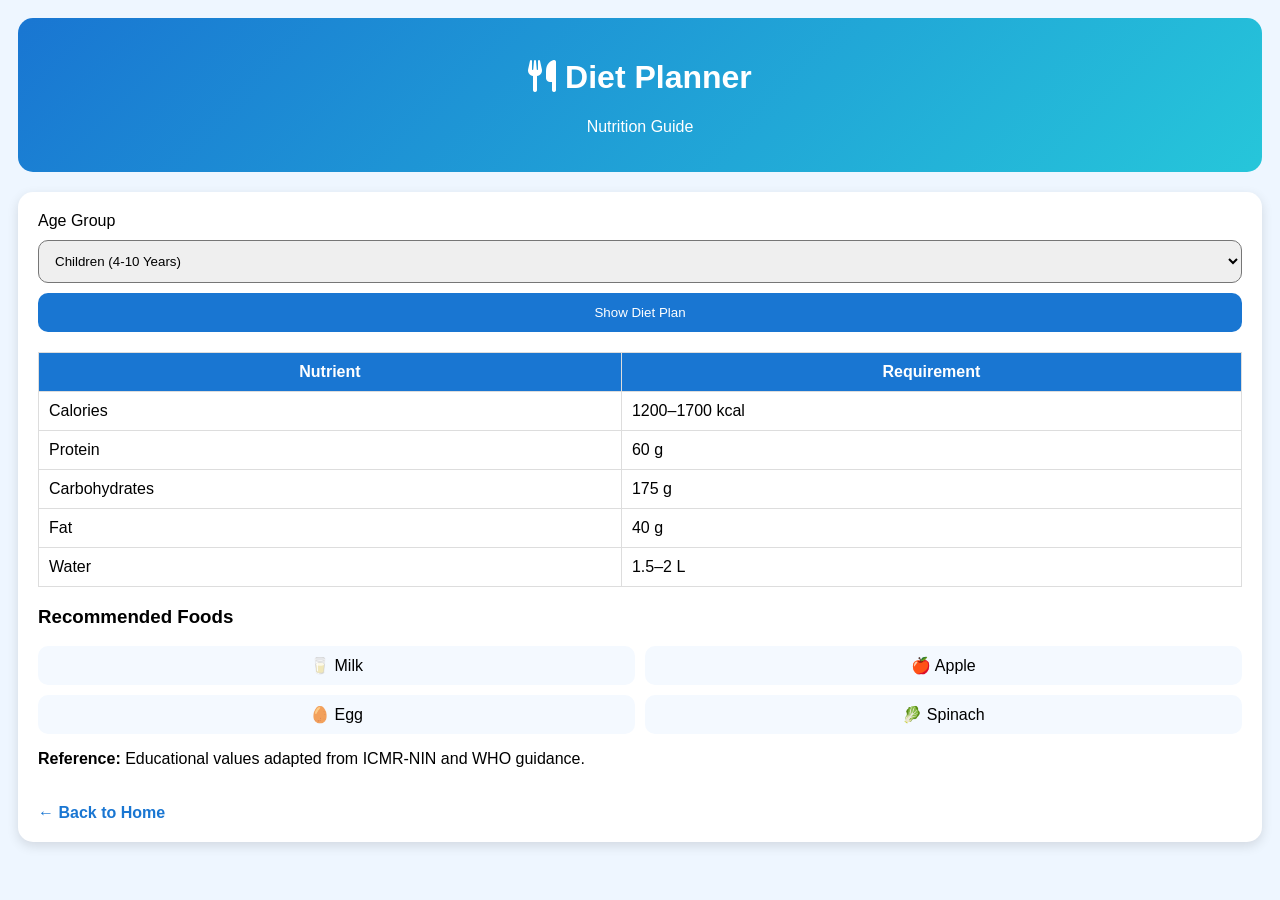
==== diet.html @ f46fa486 "Create diet.html" ====
<!DOCTYPE html><html lang='en'><head><meta charset='UTF-8'><meta name='viewport' content='width=device-width,initial-scale=1'><title>Diet Planner</title><link rel='stylesheet' href='https://cdnjs.cloudflare.com/ajax/libs/font-awesome/6.5.2/css/all.min.css'><style>body{font-family:Arial;margin:0;background:#eef6ff;padding:18px}header{background:linear-gradient(135deg,#1976d2,#26c6da);color:#fff;padding:20px;border-radius:15px;text-align:center}.card{background:#fff;border-radius:15px;padding:20px;margin-top:20px;box-shadow:0 4px 12px rgba(0,0,0,.12)}select,button{width:100%;padding:12px;margin-top:10px;border-radius:10px}button{background:#1976d2;color:#fff;border:none}table{width:100%;border-collapse:collapse;margin-top:20px}th,td{border:1px solid #ddd;padding:10px}th{background:#1976d2;color:#fff}.foods{display:grid;grid-template-columns:repeat(2,1fr);gap:10px;margin-top:15px}.food{background:#f4f9ff;padding:10px;border-radius:10px;text-align:center}.back{display:inline-block;margin-top:20px;color:#1976d2;text-decoration:none;font-weight:bold}</style></head><body><header><h1><i class='fa-solid fa-utensils'></i> Diet Planner</h1><p>Nutrition Guide</p></header><div class='card'><label>Age Group</label><select id='grp'><option value='child'>Children (4-10 Years)</option><option value='teen'>Teen (11-18 Years)</option><option value='male'>Adult Male</option><option value='female'>Adult Female</option><option value='senior'>Senior Citizen</option></select><button onclick='showPlan()'>Show Diet Plan</button><div id='out'></div><a class='back' href='index.html'>← Back to Home</a></div><script>const p={child:{c:'1200–1700 kcal',pr:'60 g',ca:'175 g',f:'40 g',w:'1.5–2 L',foods:['🥛 Milk','🍎 Apple','🥚 Egg','🥬 Spinach']},teen:{c:'2000–2400 kcal',pr:'65 g',ca:'300 g',f:'60 g',w:'2–3 L',foods:['🍗 Chicken','🍌 Banana','🥛 Milk','🍚 Rice']},male:{c:'2000–3000 kcal',pr:'70 g',ca:'400 g',f:'80 g',w:'3.7 L',foods:['🍗 Fish','🥚 Eggs','🥜 Nuts','🥦 Broccoli']},female:{c:'1800–2400 kcal',pr:'58 g',ca:'300 g',f:'65 g',w:'2.7 L',foods:['🥬 Spinach','🍎 Apple','🥛 Yogurt','🫘 Beans']},senior:{c:'1700–2200 kcal',pr:'60 g',ca:'250 g',f:'55 g',w:'2.5 L',foods:['🍲 Soup','🥛 Milk','🍌 Banana','🥬 Vegetables']}};function showPlan(){let d=p[grp.value];out.innerHTML=`<table><tr><th>Nutrient</th><th>Requirement</th></tr><tr><td>Calories</td><td>${d.c}</td></tr><tr><td>Protein</td><td>${d.pr}</td></tr><tr><td>Carbohydrates</td><td>${d.ca}</td></tr><tr><td>Fat</td><td>${d.f}</td></tr><tr><td>Water</td><td>${d.w}</td></tr></table><h3>Recommended Foods</h3><div class='foods'>${d.foods.map(x=>`<div class='food'>${x}</div>`).join('')}</div><p><b>Reference:</b> Educational values adapted from ICMR-NIN and WHO guidance.</p>`;}showPlan();</script></body></html>
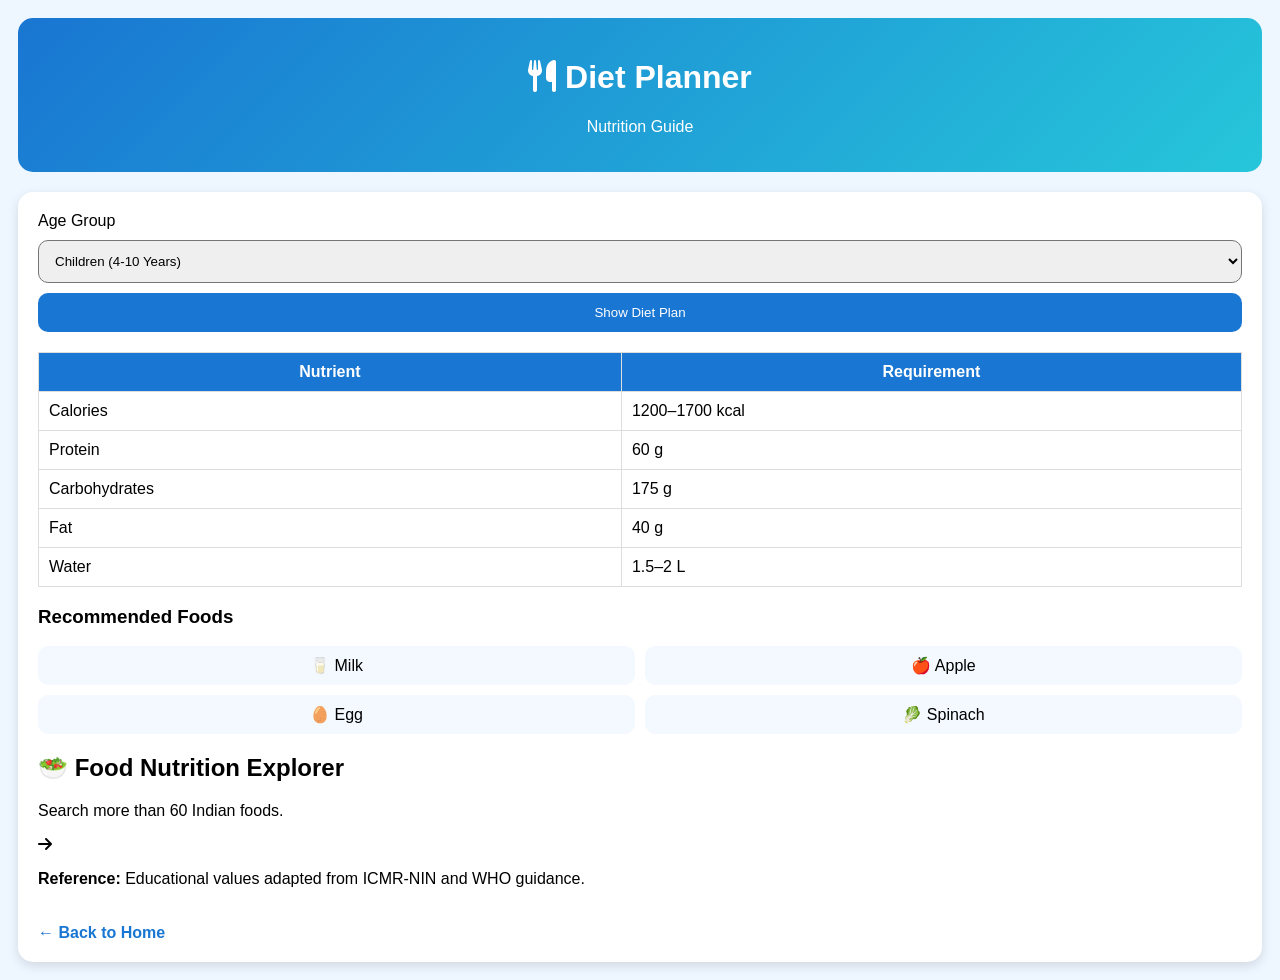
==== commit f57b0fa2: "Update diet.html" ====
--- a/diet.html
+++ b/diet.html
@@ -1 +1,17 @@
-<!DOCTYPE html><html lang='en'><head><meta charset='UTF-8'><meta name='viewport' content='width=device-width,initial-scale=1'><title>Diet Planner</title><link rel='stylesheet' href='https://cdnjs.cloudflare.com/ajax/libs/font-awesome/6.5.2/css/all.min.css'><style>body{font-family:Arial;margin:0;background:#eef6ff;padding:18px}header{background:linear-gradient(135deg,#1976d2,#26c6da);color:#fff;padding:20px;border-radius:15px;text-align:center}.card{background:#fff;border-radius:15px;padding:20px;margin-top:20px;box-shadow:0 4px 12px rgba(0,0,0,.12)}select,button{width:100%;padding:12px;margin-top:10px;border-radius:10px}button{background:#1976d2;color:#fff;border:none}table{width:100%;border-collapse:collapse;margin-top:20px}th,td{border:1px solid #ddd;padding:10px}th{background:#1976d2;color:#fff}.foods{display:grid;grid-template-columns:repeat(2,1fr);gap:10px;margin-top:15px}.food{background:#f4f9ff;padding:10px;border-radius:10px;text-align:center}.back{display:inline-block;margin-top:20px;color:#1976d2;text-decoration:none;font-weight:bold}</style></head><body><header><h1><i class='fa-solid fa-utensils'></i> Diet Planner</h1><p>Nutrition Guide</p></header><div class='card'><label>Age Group</label><select id='grp'><option value='child'>Children (4-10 Years)</option><option value='teen'>Teen (11-18 Years)</option><option value='male'>Adult Male</option><option value='female'>Adult Female</option><option value='senior'>Senior Citizen</option></select><button onclick='showPlan()'>Show Diet Plan</button><div id='out'></div><a class='back' href='index.html'>← Back to Home</a></div><script>const p={child:{c:'1200–1700 kcal',pr:'60 g',ca:'175 g',f:'40 g',w:'1.5–2 L',foods:['🥛 Milk','🍎 Apple','🥚 Egg','🥬 Spinach']},teen:{c:'2000–2400 kcal',pr:'65 g',ca:'300 g',f:'60 g',w:'2–3 L',foods:['🍗 Chicken','🍌 Banana','🥛 Milk','🍚 Rice']},male:{c:'2000–3000 kcal',pr:'70 g',ca:'400 g',f:'80 g',w:'3.7 L',foods:['🍗 Fish','🥚 Eggs','🥜 Nuts','🥦 Broccoli']},female:{c:'1800–2400 kcal',pr:'58 g',ca:'300 g',f:'65 g',w:'2.7 L',foods:['🥬 Spinach','🍎 Apple','🥛 Yogurt','🫘 Beans']},senior:{c:'1700–2200 kcal',pr:'60 g',ca:'250 g',f:'55 g',w:'2.5 L',foods:['🍲 Soup','🥛 Milk','🍌 Banana','🥬 Vegetables']}};function showPlan(){let d=p[grp.value];out.innerHTML=`<table><tr><th>Nutrient</th><th>Requirement</th></tr><tr><td>Calories</td><td>${d.c}</td></tr><tr><td>Protein</td><td>${d.pr}</td></tr><tr><td>Carbohydrates</td><td>${d.ca}</td></tr><tr><td>Fat</td><td>${d.f}</td></tr><tr><td>Water</td><td>${d.w}</td></tr></table><h3>Recommended Foods</h3><div class='foods'>${d.foods.map(x=>`<div class='food'>${x}</div>`).join('')}</div><p><b>Reference:</b> Educational values adapted from ICMR-NIN and WHO guidance.</p>`;}showPlan();</script></body></html>
+<!DOCTYPE html><html lang='en'><head><meta charset='UTF-8'><meta name='viewport' content='width=device-width,initial-scale=1'><title>Diet Planner</title><link rel='stylesheet' href='https://cdnjs.cloudflare.com/ajax/libs/font-awesome/6.5.2/css/all.min.css'><style>body{font-family:Arial;margin:0;background:#eef6ff;padding:18px}header{background:linear-gradient(135deg,#1976d2,#26c6da);color:#fff;padding:20px;border-radius:15px;text-align:center}.card{background:#fff;border-radius:15px;padding:20px;margin-top:20px;box-shadow:0 4px 12px rgba(0,0,0,.12)}select,button{width:100%;padding:12px;margin-top:10px;border-radius:10px}button{background:#1976d2;color:#fff;border:none}table{width:100%;border-collapse:collapse;margin-top:20px}th,td{border:1px solid #ddd;padding:10px}th{background:#1976d2;color:#fff}.foods{display:grid;grid-template-columns:repeat(2,1fr);gap:10px;margin-top:15px}.food{background:#f4f9ff;padding:10px;border-radius:10px;text-align:center}.back{display:inline-block;margin-top:20px;color:#1976d2;text-decoration:none;font-weight:bold}</style></head><body><header><h1><i class='fa-solid fa-utensils'></i> Diet Planner</h1><p>Nutrition Guide</p></header><div class='card'><label>Age Group</label><select id='grp'><option value='child'>Children (4-10 Years)</option><option value='teen'>Teen (11-18 Years)</option><option value='male'>Adult Male</option><option value='female'>Adult Female</option><option value='senior'>Senior Citizen</option></select><button onclick='showPlan()'>Show Diet Plan</button><div id='out'></div><a class='back' href='index.html'>← Back to Home</a></div><script>const p={child:{c:'1200–1700 kcal',pr:'60 g',ca:'175 g',f:'40 g',w:'1.5–2 L',foods:['🥛 Milk','🍎 Apple','🥚 Egg','🥬 Spinach']},teen:{c:'2000–2400 kcal',pr:'65 g',ca:'300 g',f:'60 g',w:'2–3 L',foods:['🍗 Chicken','🍌 Banana','🥛 Milk','🍚 Rice']},male:{c:'2000–3000 kcal',pr:'70 g',ca:'400 g',f:'80 g',w:'3.7 L',foods:['🍗 Fish','🥚 Eggs','🥜 Nuts','🥦 Broccoli']},female:{c:'1800–2400 kcal',pr:'58 g',ca:'300 g',f:'65 g',w:'2.7 L',foods:['🥬 Spinach','🍎 Apple','🥛 Yogurt','🫘 Beans']},senior:{c:'1700–2200 kcal',pr:'60 g',ca:'250 g',f:'55 g',w:'2.5 L',foods:['🍲 Soup','🥛 Milk','🍌 Banana','🥬 Vegetables']}};function showPlan(){let d=p[grp.value];out.innerHTML=`<table><tr><th>Nutrient</th><th>Requirement</th></tr><tr><td>Calories</td><td>${d.c}</td></tr><tr><td>Protein</td><td>${d.pr}</td></tr><tr><td>Carbohydrates</td><td>${d.ca}</td></tr><tr><td>Fat</td><td>${d.f}</td></tr><tr><td>Water</td><td>${d.w}</td></tr></table><h3>Recommended Foods</h3><div class='foods'>${d.foods.map(x=>`<div class='food'>${x}</div>`).join('')}</div>
+<div class="nutritionCard"
+onclick="window.location.href='nutrition.html'">
+
+<div>
+
+<h2>🥗 Food Nutrition Explorer</h2>
+
+<p>
+Search more than 60 Indian foods.
+</p>
+
+</div>
+
+<i class="fa-solid fa-arrow-right"></i>
+
+</div><p><b>Reference:</b> Educational values adapted from ICMR-NIN and WHO guidance.</p>`;}showPlan();</script></body></html>
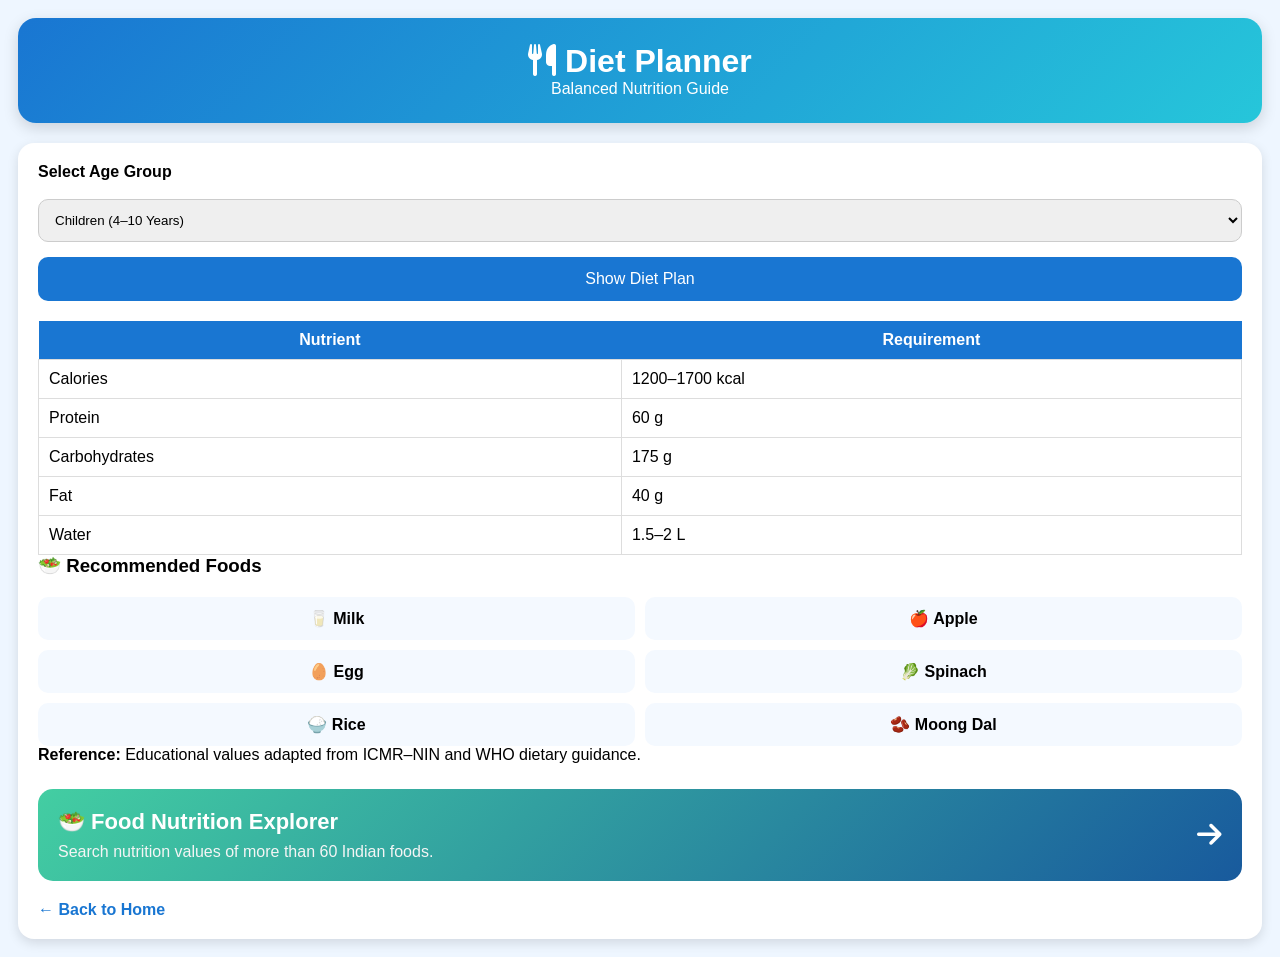
==== commit 13b1af68: "Update diet.html" ====
--- a/diet.html
+++ b/diet.html
@@ -1,17 +1,266 @@
-<!DOCTYPE html><html lang='en'><head><meta charset='UTF-8'><meta name='viewport' content='width=device-width,initial-scale=1'><title>Diet Planner</title><link rel='stylesheet' href='https://cdnjs.cloudflare.com/ajax/libs/font-awesome/6.5.2/css/all.min.css'><style>body{font-family:Arial;margin:0;background:#eef6ff;padding:18px}header{background:linear-gradient(135deg,#1976d2,#26c6da);color:#fff;padding:20px;border-radius:15px;text-align:center}.card{background:#fff;border-radius:15px;padding:20px;margin-top:20px;box-shadow:0 4px 12px rgba(0,0,0,.12)}select,button{width:100%;padding:12px;margin-top:10px;border-radius:10px}button{background:#1976d2;color:#fff;border:none}table{width:100%;border-collapse:collapse;margin-top:20px}th,td{border:1px solid #ddd;padding:10px}th{background:#1976d2;color:#fff}.foods{display:grid;grid-template-columns:repeat(2,1fr);gap:10px;margin-top:15px}.food{background:#f4f9ff;padding:10px;border-radius:10px;text-align:center}.back{display:inline-block;margin-top:20px;color:#1976d2;text-decoration:none;font-weight:bold}</style></head><body><header><h1><i class='fa-solid fa-utensils'></i> Diet Planner</h1><p>Nutrition Guide</p></header><div class='card'><label>Age Group</label><select id='grp'><option value='child'>Children (4-10 Years)</option><option value='teen'>Teen (11-18 Years)</option><option value='male'>Adult Male</option><option value='female'>Adult Female</option><option value='senior'>Senior Citizen</option></select><button onclick='showPlan()'>Show Diet Plan</button><div id='out'></div><a class='back' href='index.html'>← Back to Home</a></div><script>const p={child:{c:'1200–1700 kcal',pr:'60 g',ca:'175 g',f:'40 g',w:'1.5–2 L',foods:['🥛 Milk','🍎 Apple','🥚 Egg','🥬 Spinach']},teen:{c:'2000–2400 kcal',pr:'65 g',ca:'300 g',f:'60 g',w:'2–3 L',foods:['🍗 Chicken','🍌 Banana','🥛 Milk','🍚 Rice']},male:{c:'2000–3000 kcal',pr:'70 g',ca:'400 g',f:'80 g',w:'3.7 L',foods:['🍗 Fish','🥚 Eggs','🥜 Nuts','🥦 Broccoli']},female:{c:'1800–2400 kcal',pr:'58 g',ca:'300 g',f:'65 g',w:'2.7 L',foods:['🥬 Spinach','🍎 Apple','🥛 Yogurt','🫘 Beans']},senior:{c:'1700–2200 kcal',pr:'60 g',ca:'250 g',f:'55 g',w:'2.5 L',foods:['🍲 Soup','🥛 Milk','🍌 Banana','🥬 Vegetables']}};function showPlan(){let d=p[grp.value];out.innerHTML=`<table><tr><th>Nutrient</th><th>Requirement</th></tr><tr><td>Calories</td><td>${d.c}</td></tr><tr><td>Protein</td><td>${d.pr}</td></tr><tr><td>Carbohydrates</td><td>${d.ca}</td></tr><tr><td>Fat</td><td>${d.f}</td></tr><tr><td>Water</td><td>${d.w}</td></tr></table><h3>Recommended Foods</h3><div class='foods'>${d.foods.map(x=>`<div class='food'>${x}</div>`).join('')}</div>
-<div class="nutritionCard"
-onclick="window.location.href='nutrition.html'">
-
-<div>
-
-<h2>🥗 Food Nutrition Explorer</h2>
+<!DOCTYPE html>
+<html lang="en">
+
+<head>
+
+<meta charset="UTF-8">
+
+<meta name="viewport" content="width=device-width, initial-scale=1.0">
+
+<title>Diet Planner</title>
+
+<link rel="stylesheet"
+href="https://cdnjs.cloudflare.com/ajax/libs/font-awesome/6.5.2/css/all.min.css">
+
+<style>
+
+*{
+margin:0;
+padding:0;
+box-sizing:border-box;
+font-family:Arial,sans-serif;
+}
+
+body{
+background:#eef6ff;
+padding:18px;
+}
+
+header{
+background:linear-gradient(135deg,#1976d2,#26c6da);
+color:white;
+padding:25px;
+border-radius:18px;
+text-align:center;
+box-shadow:0 5px 15px rgba(0,0,0,.15);
+}
+
+.card{
+background:white;
+border-radius:16px;
+padding:20px;
+margin-top:20px;
+box-shadow:0 4px 12px rgba(0,0,0,.12);
+}
+
+label{
+font-weight:bold;
+display:block;
+margin-bottom:8px;
+}
+
+select{
+width:100%;
+padding:12px;
+border-radius:10px;
+border:1px solid #ccc;
+margin-top:10px;
+}
+
+button{
+width:100%;
+padding:13px;
+margin-top:15px;
+border:none;
+border-radius:10px;
+background:#1976d2;
+color:white;
+font-size:16px;
+cursor:pointer;
+}
+
+button:hover{
+background:#125ea8;
+}
+
+table{
+width:100%;
+margin-top:20px;
+border-collapse:collapse;
+}
+
+th{
+background:#1976d2;
+color:white;
+padding:10px;
+}
+
+td{
+padding:10px;
+border:1px solid #ddd;
+}
+
+.foods{
+display:grid;
+grid-template-columns:repeat(2,1fr);
+gap:10px;
+margin-top:20px;
+}
+
+.food{
+background:#f4f9ff;
+padding:12px;
+border-radius:10px;
+text-align:center;
+font-weight:bold;
+}
+
+.back{
+
+display:inline-block;
+
+margin-top:20px;
+
+text-decoration:none;
+
+font-weight:bold;
+
+color:#1976d2;
+
+}
+
+.nutritionCard{
+
+margin-top:25px;
+
+padding:20px;
+
+border-radius:15px;
+
+background:linear-gradient(135deg,#43cea2,#185a9d);
+
+display:flex;
+
+justify-content:space-between;
+
+align-items:center;
+
+cursor:pointer;
+
+color:white;
+
+transition:.3s;
+
+}
+
+.nutritionCard:hover{
+
+transform:translateY(-4px);
+
+box-shadow:0 8px 18px rgba(0,0,0,.2);
+
+}
+
+.nutritionCard h2{
+
+margin-bottom:8px;
+
+font-size:22px;
+
+color:white;
+
+}
+
+.nutritionCard p{
+
+margin:0;
+
+color:#f5f5f5;
+
+}
+
+.nutritionCard i{
+
+font-size:28px;
+
+}
+
+</style>
+
+</head>
+
+<body>
+
+<header>
+
+<h1>
+
+<i class="fa-solid fa-utensils"></i>
+
+Diet Planner
+
+</h1>
 
 <p>
-Search more than 60 Indian foods.
+
+Balanced Nutrition Guide
+
 </p>
 
+</header>
+
+<div class="card">
+
+<label>
+
+Select Age Group
+
+</label>
+
+<select id="grp">
+
+<option value="child">
+
+Children (4–10 Years)
+
+</option>
+
+<option value="teen">
+
+Teen (11–18 Years)
+
+</option>
+
+<option value="male">
+
+Adult Male
+
+</option>
+
+<option value="female">
+
+Adult Female
+
+</option>
+
+<option value="senior">
+
+Senior Citizen
+
+</option>
+
+</select>
+
+<button onclick="showPlan()">
+
+Show Diet Plan
+
+</button>
+
+<div id="out">
+
 </div>
 
-<i class="fa-solid fa-arrow-right"></i>
-
-</div><p><b>Reference:</b> Educational values adapted from ICMR-NIN and WHO guidance.</p>`;}showPlan();</script></body></html>
+<a class="back" href="index.html">
+
+← Back to Home
+
+</a>
+
+</div>
+
+<script src="diet.js"></script>
+
+</body>
+
+</html>
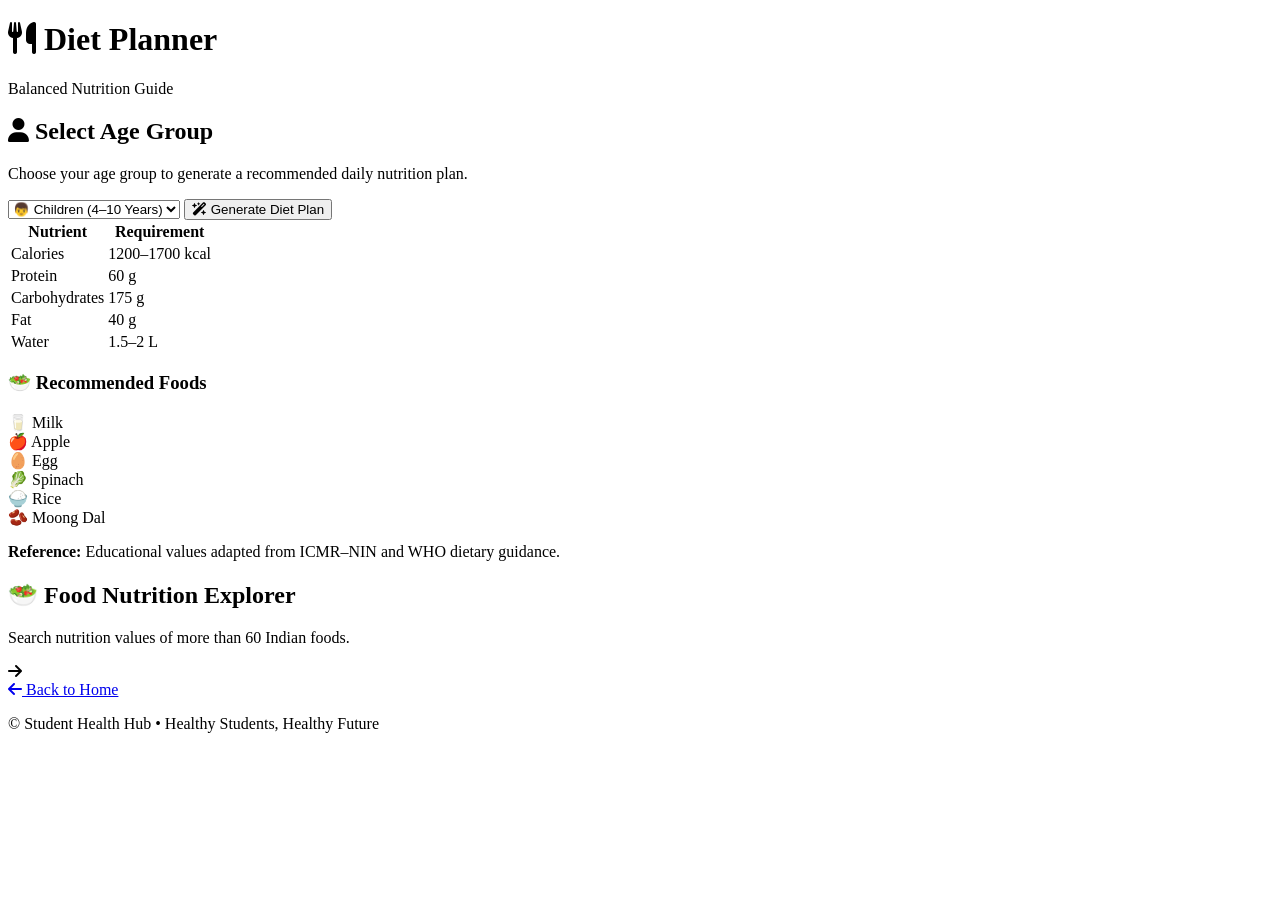
==== commit bbcfea37: "Update diet.html" ====
--- a/diet.html
+++ b/diet.html
@@ -2,180 +2,15 @@
 <html lang="en">
 
 <head>
-
 <meta charset="UTF-8">
-
 <meta name="viewport" content="width=device-width, initial-scale=1.0">
 
 <title>Diet Planner</title>
 
+<link rel="stylesheet" href="diet.css">
+
 <link rel="stylesheet"
 href="https://cdnjs.cloudflare.com/ajax/libs/font-awesome/6.5.2/css/all.min.css">
-
-<style>
-
-*{
-margin:0;
-padding:0;
-box-sizing:border-box;
-font-family:Arial,sans-serif;
-}
-
-body{
-background:#eef6ff;
-padding:18px;
-}
-
-header{
-background:linear-gradient(135deg,#1976d2,#26c6da);
-color:white;
-padding:25px;
-border-radius:18px;
-text-align:center;
-box-shadow:0 5px 15px rgba(0,0,0,.15);
-}
-
-.card{
-background:white;
-border-radius:16px;
-padding:20px;
-margin-top:20px;
-box-shadow:0 4px 12px rgba(0,0,0,.12);
-}
-
-label{
-font-weight:bold;
-display:block;
-margin-bottom:8px;
-}
-
-select{
-width:100%;
-padding:12px;
-border-radius:10px;
-border:1px solid #ccc;
-margin-top:10px;
-}
-
-button{
-width:100%;
-padding:13px;
-margin-top:15px;
-border:none;
-border-radius:10px;
-background:#1976d2;
-color:white;
-font-size:16px;
-cursor:pointer;
-}
-
-button:hover{
-background:#125ea8;
-}
-
-table{
-width:100%;
-margin-top:20px;
-border-collapse:collapse;
-}
-
-th{
-background:#1976d2;
-color:white;
-padding:10px;
-}
-
-td{
-padding:10px;
-border:1px solid #ddd;
-}
-
-.foods{
-display:grid;
-grid-template-columns:repeat(2,1fr);
-gap:10px;
-margin-top:20px;
-}
-
-.food{
-background:#f4f9ff;
-padding:12px;
-border-radius:10px;
-text-align:center;
-font-weight:bold;
-}
-
-.back{
-
-display:inline-block;
-
-margin-top:20px;
-
-text-decoration:none;
-
-font-weight:bold;
-
-color:#1976d2;
-
-}
-
-.nutritionCard{
-
-margin-top:25px;
-
-padding:20px;
-
-border-radius:15px;
-
-background:linear-gradient(135deg,#43cea2,#185a9d);
-
-display:flex;
-
-justify-content:space-between;
-
-align-items:center;
-
-cursor:pointer;
-
-color:white;
-
-transition:.3s;
-
-}
-
-.nutritionCard:hover{
-
-transform:translateY(-4px);
-
-box-shadow:0 8px 18px rgba(0,0,0,.2);
-
-}
-
-.nutritionCard h2{
-
-margin-bottom:8px;
-
-font-size:22px;
-
-color:white;
-
-}
-
-.nutritionCard p{
-
-margin:0;
-
-color:#f5f5f5;
-
-}
-
-.nutritionCard i{
-
-font-size:28px;
-
-}
-
-</style>
 
 </head>
 
@@ -184,80 +19,72 @@
 <header>
 
 <h1>
-
 <i class="fa-solid fa-utensils"></i>
-
 Diet Planner
-
 </h1>
 
 <p>
-
 Balanced Nutrition Guide
-
 </p>
 
 </header>
 
 <div class="card">
 
-<label>
+<h2 class="section-title">
+<i class="fa-solid fa-user"></i>
+Select Age Group
+</h2>
 
-Select Age Group
-
-</label>
+<p class="subtitle">
+Choose your age group to generate a recommended daily nutrition plan.
+</p>
 
 <select id="grp">
 
 <option value="child">
-
-Children (4–10 Years)
-
+👦 Children (4–10 Years)
 </option>
 
 <option value="teen">
-
-Teen (11–18 Years)
-
+🧒 Teen (11–18 Years)
 </option>
 
 <option value="male">
-
-Adult Male
-
+👨 Adult Male
 </option>
 
 <option value="female">
-
-Adult Female
-
+👩 Adult Female
 </option>
 
 <option value="senior">
-
-Senior Citizen
-
+🧓 Senior Citizen
 </option>
 
 </select>
 
 <button onclick="showPlan()">
-
-Show Diet Plan
-
+<i class="fa-solid fa-wand-magic-sparkles"></i>
+Generate Diet Plan
 </button>
 
-<div id="out">
+<div id="out"></div>
+
+<a class="back" href="index.html">
+<i class="fa-solid fa-arrow-left"></i>
+Back to Home
+</a>
 
 </div>
 
-<a class="back" href="index.html">
+<footer>
 
-← Back to Home
+<p>
+© Student Health Hub • Healthy Students, Healthy Future
+</p>
 
-</a>
-
-</div>
+</footer>
 
 <script src="diet.js"></script>
 
--- a/diet.css
+++ b/diet.css
@@ -0,0 +1,34 @@
+.stats{
+display:grid;
+grid-template-columns:repeat(2,1fr);
+gap:12px;
+margin-top:20px;
+}
+
+.stat{
+padding:18px;
+border-radius:16px;
+text-align:center;
+color:white;
+font-weight:bold;
+}
+
+.orange{
+background:#ff9800;
+}
+
+.blue{
+background:#2196f3;
+}
+
+.green{
+background:#4caf50;
+}
+
+.purple{
+background:#9c27b0;
+}
+
+.stat h3{
+margin:10px 0 5px;
+}
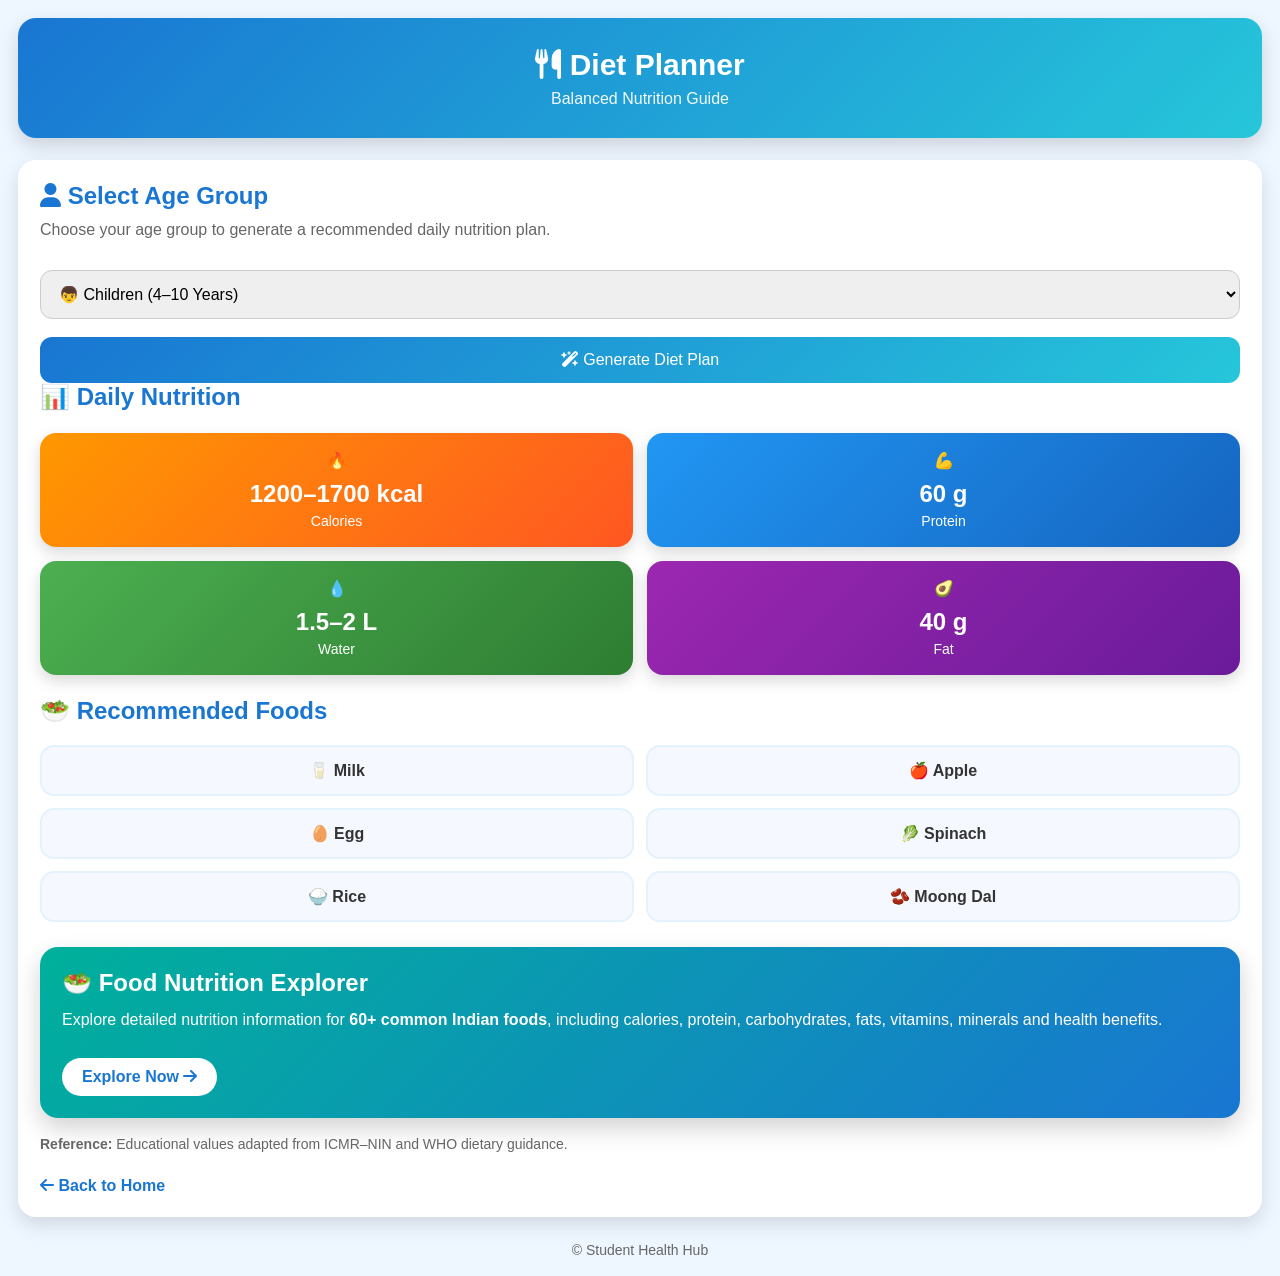
==== commit 72d4bb73: "Update diet.html" ====
--- a/diet.html
+++ b/diet.html
@@ -81,9 +81,7 @@
 <footer>
 
 <p>
-© Student Health Hub • Healthy Students, Healthy Future
-</p>
-
+© Student Health Hub
 </footer>
 
 <script src="diet.js"></script>
--- a/diet.css
+++ b/diet.css
@@ -1,34 +1,235 @@
+*{
+    margin:0;
+    padding:0;
+    box-sizing:border-box;
+    font-family:Arial,sans-serif;
+}
+
+body{
+    background:#eef6ff;
+    padding:18px;
+    color:#333;
+}
+
+/* Header */
+
+header{
+    background:linear-gradient(135deg,#1976d2,#26c6da);
+    color:#fff;
+    padding:30px 20px;
+    border-radius:18px;
+    text-align:center;
+    box-shadow:0 8px 20px rgba(0,0,0,.15);
+}
+
+header h1{
+    font-size:30px;
+    margin-bottom:8px;
+}
+
+header p{
+    opacity:.95;
+}
+
+/* Card */
+
+.card{
+    background:#fff;
+    border-radius:18px;
+    padding:22px;
+    margin-top:22px;
+    box-shadow:0 8px 20px rgba(0,0,0,.12);
+}
+
+.section-title{
+    color:#1976d2;
+    margin-bottom:8px;
+}
+
+.subtitle{
+    color:#666;
+    margin-bottom:18px;
+    line-height:1.5;
+}
+
+/* Inputs */
+
+label{
+    display:block;
+    font-weight:bold;
+    margin-bottom:8px;
+}
+
+select{
+    width:100%;
+    padding:14px;
+    border-radius:12px;
+    border:1px solid #ccc;
+    font-size:16px;
+    outline:none;
+    margin-top:10px;
+}
+
+select:focus{
+    border-color:#1976d2;
+}
+
+/* Button */
+
+button{
+    width:100%;
+    padding:14px;
+    margin-top:18px;
+    border:none;
+    border-radius:12px;
+    background:linear-gradient(135deg,#1976d2,#26c6da);
+    color:#fff;
+    font-size:16px;
+    cursor:pointer;
+    transition:.3s;
+}
+
+button:hover{
+    transform:translateY(-2px);
+    box-shadow:0 8px 18px rgba(25,118,210,.35);
+}
+
+/* Nutrition Cards */
+
 .stats{
-display:grid;
-grid-template-columns:repeat(2,1fr);
-gap:12px;
-margin-top:20px;
+    display:grid;
+    grid-template-columns:repeat(2,1fr);
+    gap:14px;
+    margin:22px 0;
 }
 
 .stat{
-padding:18px;
-border-radius:16px;
-text-align:center;
-color:white;
-font-weight:bold;
+    padding:18px;
+    border-radius:16px;
+    color:#fff;
+    text-align:center;
+    box-shadow:0 6px 15px rgba(0,0,0,.15);
+}
+
+.stat h3{
+    margin:10px 0 5px;
+    font-size:24px;
+}
+
+.stat p{
+    font-size:14px;
 }
 
 .orange{
-background:#ff9800;
+    background:linear-gradient(135deg,#ff9800,#ff5722);
 }
 
 .blue{
-background:#2196f3;
+    background:linear-gradient(135deg,#2196f3,#1565c0);
 }
 
 .green{
-background:#4caf50;
+    background:linear-gradient(135deg,#4caf50,#2e7d32);
 }
 
 .purple{
-background:#9c27b0;
-}
-
-.stat h3{
-margin:10px 0 5px;
-}
+    background:linear-gradient(135deg,#9c27b0,#6a1b9a);
+}
+
+/* Food Grid */
+
+.foods{
+    display:grid;
+    grid-template-columns:repeat(2,1fr);
+    gap:12px;
+    margin-top:20px;
+}
+
+.food{
+    background:#f5f9ff;
+    border:2px solid #e3f2fd;
+    border-radius:14px;
+    padding:14px;
+    text-align:center;
+    font-weight:bold;
+    transition:.3s;
+}
+
+.food:hover{
+    background:#e3f2fd;
+    transform:translateY(-3px);
+}
+
+/* Nutrition Explorer Card */
+
+.nutritionCard{
+    margin-top:25px;
+    padding:22px;
+    border-radius:18px;
+    background:linear-gradient(135deg,#00b09b,#1976d2);
+    color:white;
+    cursor:pointer;
+    transition:.35s;
+    box-shadow:0 10px 25px rgba(0,0,0,.18);
+}
+
+.nutritionCard:hover{
+    transform:translateY(-5px);
+}
+
+.nutritionCard h2{
+    margin-bottom:10px;
+    color:white;
+}
+
+.nutritionCard p{
+    line-height:1.6;
+    margin-bottom:15px;
+}
+
+.exploreBtn{
+    display:inline-block;
+    background:white;
+    color:#1976d2;
+    padding:10px 20px;
+    border-radius:30px;
+    font-weight:bold;
+    margin-top:10px;
+}
+
+/* Back */
+
+.back{
+    display:inline-block;
+    margin-top:25px;
+    text-decoration:none;
+    color:#1976d2;
+    font-weight:bold;
+}
+
+/* Footer */
+
+footer{
+    text-align:center;
+    margin-top:25px;
+    color:#666;
+    font-size:14px;
+}
+
+/* Mobile */
+
+@media(max-width:600px){
+
+.stats{
+    grid-template-columns:1fr;
+}
+
+.foods{
+    grid-template-columns:1fr;
+}
+
+header h1{
+    font-size:26px;
+}
+
+}
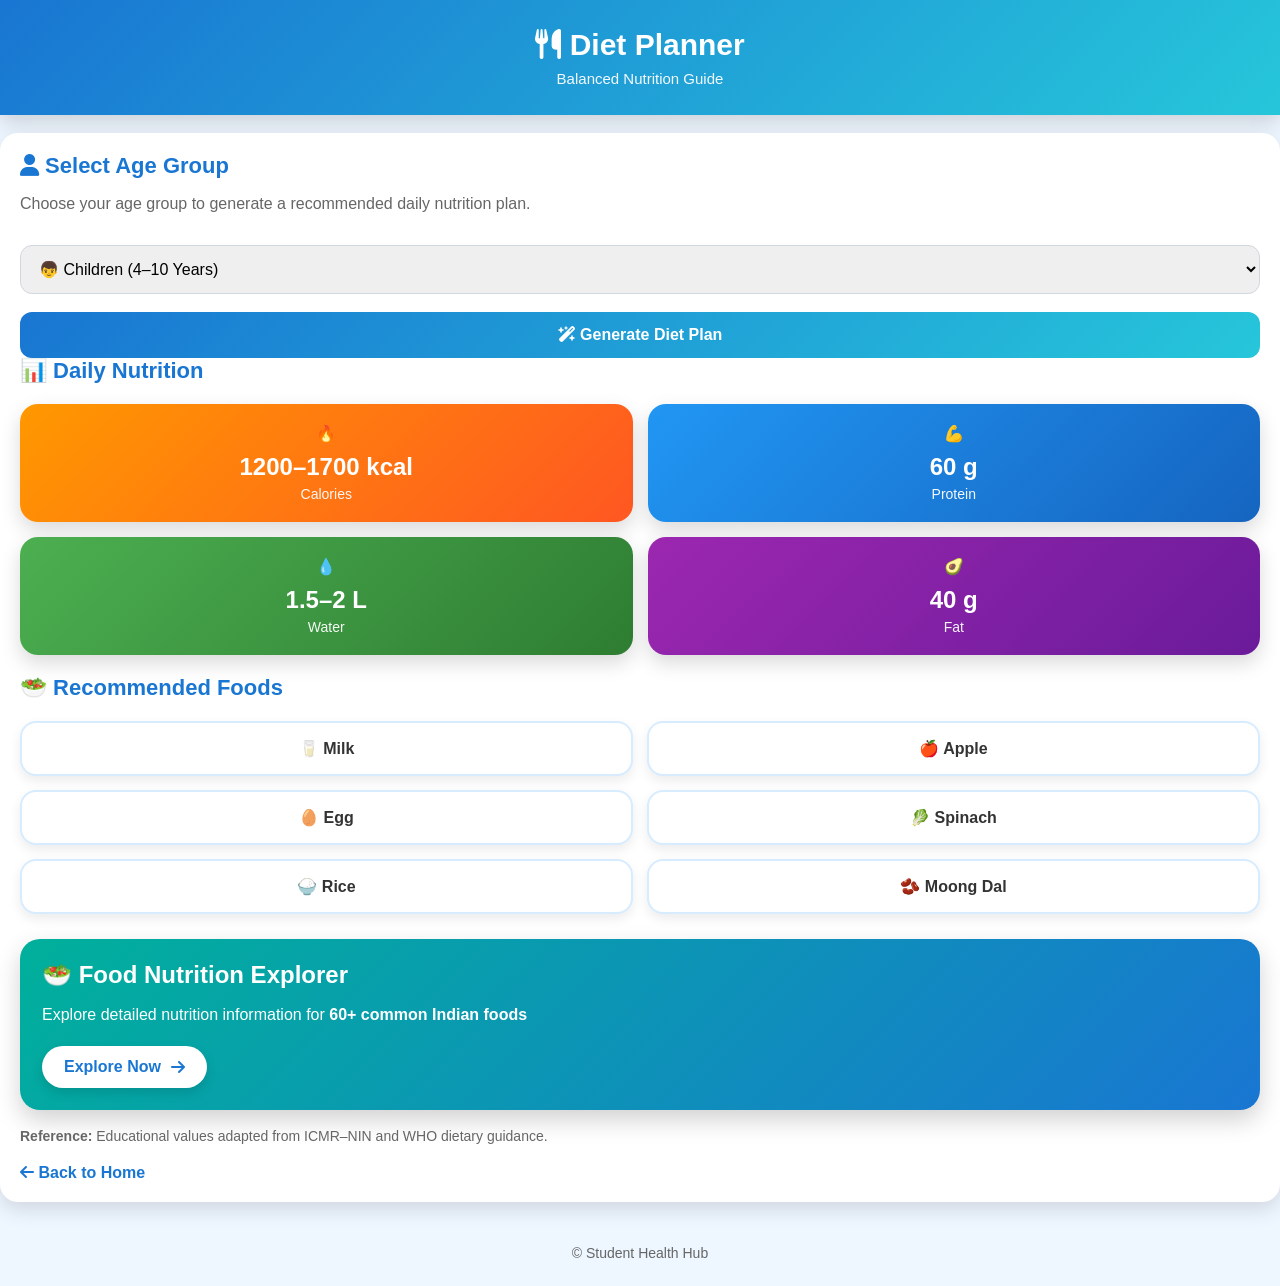
==== commit 519a88de: "Update diet.html" ====
--- a/diet.html
+++ b/diet.html
@@ -8,6 +8,7 @@
 <title>Diet Planner</title>
 
 <link rel="stylesheet" href="diet.css">
+<link rel="stylesheet" href="theme.css">
 
 <link rel="stylesheet"
 href="https://cdnjs.cloudflare.com/ajax/libs/font-awesome/6.5.2/css/all.min.css">
--- a/diet.css
+++ b/diet.css
@@ -1,235 +1,128 @@
-*{
-    margin:0;
-    padding:0;
-    box-sizing:border-box;
-    font-family:Arial,sans-serif;
-}
-
-body{
-    background:#eef6ff;
-    padding:18px;
-    color:#333;
-}
-
-/* Header */
-
-header{
-    background:linear-gradient(135deg,#1976d2,#26c6da);
-    color:#fff;
-    padding:30px 20px;
-    border-radius:18px;
-    text-align:center;
-    box-shadow:0 8px 20px rgba(0,0,0,.15);
-}
-
-header h1{
-    font-size:30px;
-    margin-bottom:8px;
-}
-
-header p{
-    opacity:.95;
-}
-
-/* Card */
-
-.card{
-    background:#fff;
-    border-radius:18px;
-    padding:22px;
-    margin-top:22px;
-    box-shadow:0 8px 20px rgba(0,0,0,.12);
-}
-
-.section-title{
-    color:#1976d2;
-    margin-bottom:8px;
-}
-
-.subtitle{
-    color:#666;
-    margin-bottom:18px;
-    line-height:1.5;
-}
-
-/* Inputs */
-
-label{
-    display:block;
-    font-weight:bold;
-    margin-bottom:8px;
-}
-
-select{
-    width:100%;
-    padding:14px;
-    border-radius:12px;
-    border:1px solid #ccc;
-    font-size:16px;
-    outline:none;
-    margin-top:10px;
-}
-
-select:focus{
-    border-color:#1976d2;
-}
-
-/* Button */
-
-button{
-    width:100%;
-    padding:14px;
-    margin-top:18px;
-    border:none;
-    border-radius:12px;
-    background:linear-gradient(135deg,#1976d2,#26c6da);
-    color:#fff;
-    font-size:16px;
-    cursor:pointer;
-    transition:.3s;
-}
-
-button:hover{
-    transform:translateY(-2px);
-    box-shadow:0 8px 18px rgba(25,118,210,.35);
-}
-
-/* Nutrition Cards */
+/* Nutrition Summary Cards */
 
 .stats{
-    display:grid;
-    grid-template-columns:repeat(2,1fr);
-    gap:14px;
-    margin:22px 0;
+display:grid;
+grid-template-columns:repeat(2,1fr);
+gap:15px;
+margin:20px 0;
 }
 
 .stat{
-    padding:18px;
-    border-radius:16px;
-    color:#fff;
-    text-align:center;
-    box-shadow:0 6px 15px rgba(0,0,0,.15);
+padding:20px;
+border-radius:18px;
+color:white;
+text-align:center;
+box-shadow:0 8px 20px rgba(0,0,0,.15);
+transition:.3s;
+}
+
+.stat:hover{
+transform:translateY(-4px);
 }
 
 .stat h3{
-    margin:10px 0 5px;
-    font-size:24px;
+margin:10px 0 5px;
+font-size:24px;
 }
 
 .stat p{
-    font-size:14px;
+font-size:14px;
+opacity:.95;
 }
 
 .orange{
-    background:linear-gradient(135deg,#ff9800,#ff5722);
+background:linear-gradient(135deg,#ff9800,#ff5722);
 }
 
 .blue{
-    background:linear-gradient(135deg,#2196f3,#1565c0);
+background:linear-gradient(135deg,#2196f3,#1565c0);
 }
 
 .green{
-    background:linear-gradient(135deg,#4caf50,#2e7d32);
+background:linear-gradient(135deg,#4caf50,#2e7d32);
 }
 
 .purple{
-    background:linear-gradient(135deg,#9c27b0,#6a1b9a);
+background:linear-gradient(135deg,#9c27b0,#6a1b9a);
 }
 
-/* Food Grid */
+/* Recommended Foods */
 
 .foods{
-    display:grid;
-    grid-template-columns:repeat(2,1fr);
-    gap:12px;
-    margin-top:20px;
+display:grid;
+grid-template-columns:repeat(2,1fr);
+gap:14px;
+margin-top:20px;
 }
 
 .food{
-    background:#f5f9ff;
-    border:2px solid #e3f2fd;
-    border-radius:14px;
-    padding:14px;
-    text-align:center;
-    font-weight:bold;
-    transition:.3s;
+background:#fff;
+border:2px solid #d7ecff;
+border-radius:16px;
+padding:16px;
+text-align:center;
+font-weight:bold;
+transition:.3s;
+box-shadow:0 5px 12px rgba(0,0,0,.08);
 }
 
 .food:hover{
-    background:#e3f2fd;
-    transform:translateY(-3px);
+transform:translateY(-4px);
+border-color:#26c6da;
+background:#f8fcff;
 }
 
-/* Nutrition Explorer Card */
+/* Nutrition Explorer */
 
 .nutritionCard{
-    margin-top:25px;
-    padding:22px;
-    border-radius:18px;
-    background:linear-gradient(135deg,#00b09b,#1976d2);
-    color:white;
-    cursor:pointer;
-    transition:.35s;
-    box-shadow:0 10px 25px rgba(0,0,0,.18);
+margin-top:25px;
+padding:22px;
+border-radius:20px;
+background:linear-gradient(135deg,#00b09b,#1976d2);
+color:white;
+cursor:pointer;
+box-shadow:0 10px 25px rgba(0,0,0,.18);
+transition:.35s;
 }
 
 .nutritionCard:hover{
-    transform:translateY(-5px);
+transform:translateY(-5px);
 }
 
 .nutritionCard h2{
-    margin-bottom:10px;
-    color:white;
+margin-bottom:12px;
+font-size:24px;
+color:white;
 }
 
 .nutritionCard p{
-    line-height:1.6;
-    margin-bottom:15px;
+line-height:1.7;
+margin-bottom:18px;
+font-weight:normal;
 }
 
 .exploreBtn{
-    display:inline-block;
-    background:white;
-    color:#1976d2;
-    padding:10px 20px;
-    border-radius:30px;
-    font-weight:bold;
-    margin-top:10px;
-}
-
-/* Back */
-
-.back{
-    display:inline-block;
-    margin-top:25px;
-    text-decoration:none;
-    color:#1976d2;
-    font-weight:bold;
-}
-
-/* Footer */
-
-footer{
-    text-align:center;
-    margin-top:25px;
-    color:#666;
-    font-size:14px;
+display:inline-flex;
+align-items:center;
+gap:10px;
+background:white;
+color:#1976d2;
+padding:12px 22px;
+border-radius:30px;
+font-weight:bold;
+box-shadow:0 5px 12px rgba(0,0,0,.12);
 }
 
 /* Mobile */
 
-@media(max-width:600px){
+@media(max-width:700px){
 
 .stats{
-    grid-template-columns:1fr;
+grid-template-columns:1fr;
 }
 
 .foods{
-    grid-template-columns:1fr;
-}
-
-header h1{
-    font-size:26px;
+grid-template-columns:1fr;
 }
 
 }
--- a/theme.css
+++ b/theme.css
@@ -0,0 +1,162 @@
+/* ---------- Global ---------- */
+
+*{
+    margin:0;
+    padding:0;
+    box-sizing:border-box;
+    font-family:Arial,sans-serif;
+}
+
+html{
+    scroll-behavior:smooth;
+}
+
+body{
+    background:#eef6ff;
+    color:#333;
+}
+
+/* ---------- Header ---------- */
+
+header{
+    background:linear-gradient(135deg,#1976d2,#26c6da);
+    color:#fff;
+    text-align:center;
+    padding:28px 20px;
+    box-shadow:0 8px 20px rgba(0,0,0,.15);
+}
+
+header h1{
+    font-size:30px;
+    margin-bottom:8px;
+}
+
+header p{
+    opacity:.95;
+    font-size:15px;
+}
+
+/* ---------- Container ---------- */
+
+.container{
+    max-width:900px;
+    margin:auto;
+    padding:20px;
+}
+
+/* ---------- Cards ---------- */
+
+.card{
+    background:#fff;
+    border-radius:18px;
+    padding:20px;
+    margin:18px 0;
+    box-shadow:0 8px 20px rgba(0,0,0,.12);
+    transition:.3s;
+}
+
+.card:hover{
+    transform:translateY(-4px);
+}
+
+.section-title{
+    color:#1976d2;
+    margin-bottom:12px;
+    font-size:22px;
+}
+
+.subtitle{
+    color:#666;
+    margin-bottom:18px;
+    line-height:1.6;
+}
+
+/* ---------- Inputs ---------- */
+
+input,
+select,
+button{
+    width:100%;
+    padding:14px;
+    border-radius:12px;
+    font-size:16px;
+}
+
+input,
+select{
+    border:1px solid #d0d7de;
+    margin-top:10px;
+}
+
+input:focus,
+select:focus{
+    outline:none;
+    border-color:#1976d2;
+    box-shadow:0 0 10px rgba(25,118,210,.2);
+}
+
+/* ---------- Buttons ---------- */
+
+button{
+    margin-top:18px;
+    border:none;
+    background:linear-gradient(135deg,#1976d2,#26c6da);
+    color:white;
+    cursor:pointer;
+    font-weight:bold;
+    transition:.3s;
+}
+
+button:hover{
+    transform:translateY(-2px);
+    box-shadow:0 8px 18px rgba(25,118,210,.35);
+}
+
+/* ---------- Footer ---------- */
+
+footer{
+    text-align:center;
+    padding:25px;
+    color:#666;
+    font-size:14px;
+}
+
+/* ---------- Back Button ---------- */
+
+.back{
+    display:inline-block;
+    margin-top:20px;
+    color:#1976d2;
+    text-decoration:none;
+    font-weight:bold;
+}
+
+/* ---------- Animations ---------- */
+
+@keyframes fade{
+
+from{
+opacity:0;
+transform:translateY(10px);
+}
+
+to{
+opacity:1;
+transform:none;
+}
+
+}
+
+/* ---------- Mobile ---------- */
+
+@media(max-width:700px){
+
+header h1{
+font-size:26px;
+}
+
+.card{
+padding:16px;
+}
+
+}
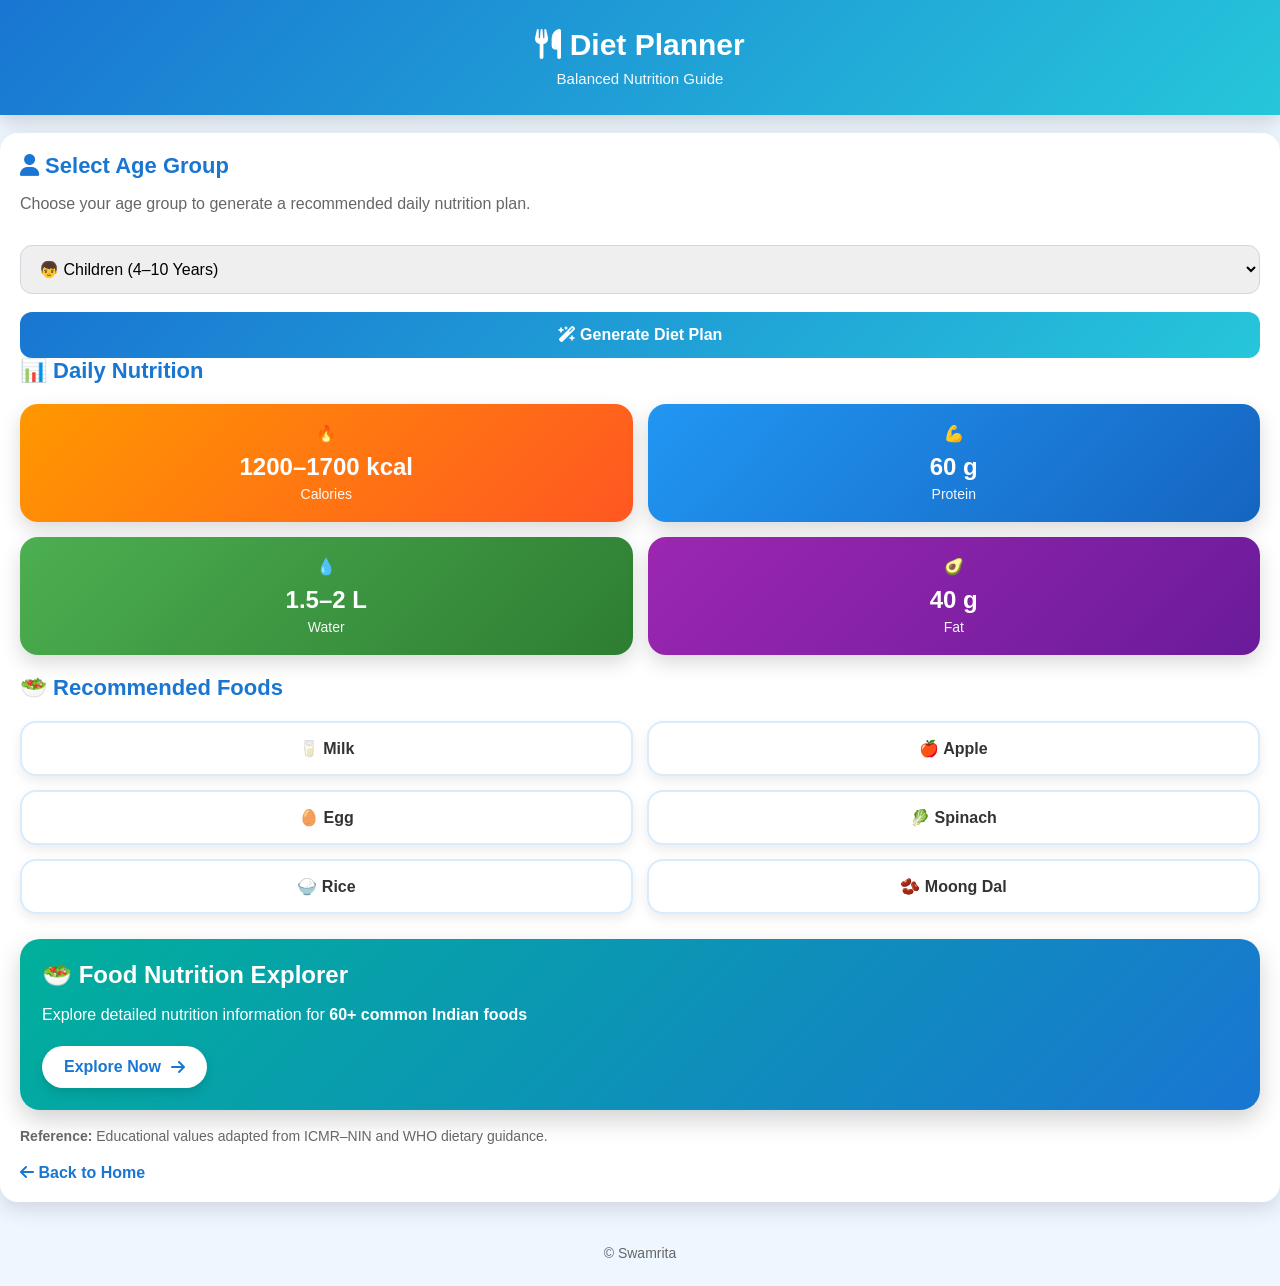
==== commit 814337de: "Update diet.html" ====
--- a/diet.html
+++ b/diet.html
@@ -1,92 +1,48 @@
 <!DOCTYPE html>
 <html lang="en">
+<head>
+  <meta charset="UTF-8">
+  <meta name="viewport" content="width=device-width, initial-scale=1.0">
+  <title>Diet Planner</title>
 
-<head>
-<meta charset="UTF-8">
-<meta name="viewport" content="width=device-width, initial-scale=1.0">
-
-<title>Diet Planner</title>
-
-<link rel="stylesheet" href="diet.css">
-<link rel="stylesheet" href="theme.css">
-
-<link rel="stylesheet"
-href="https://cdnjs.cloudflare.com/ajax/libs/font-awesome/6.5.2/css/all.min.css">
-
+  <link rel="stylesheet" href="diet.css">
+  <link rel="stylesheet" href="theme.css">
+  <link rel="stylesheet" href="https://cdnjs.cloudflare.com/ajax/libs/font-awesome/6.5.2/css/all.min.css">
 </head>
-
 <body>
 
-<header>
+  <header>
+    <h1><i class="fa-solid fa-utensils"></i> Diet Planner</h1>
+    <p>Balanced Nutrition Guide</p>
+  </header>
 
-<h1>
-<i class="fa-solid fa-utensils"></i>
-Diet Planner
-</h1>
+  <div class="card">
+    <h2 class="section-title"><i class="fa-solid fa-user"></i> Select Age Group</h2>
+    <p class="subtitle">Choose your age group to generate a recommended daily nutrition plan.</p>
 
-<p>
-Balanced Nutrition Guide
-</p>
+    <select id="grp">
+      <option value="child">👦 Children (4–10 Years)</option>
+      <option value="teen">🧒 Teen (11–18 Years)</option>
+      <option value="male">👨 Adult Male</option>
+      <option value="female">👩 Adult Female</option>
+      <option value="senior">🧓 Senior Citizen</option>
+    </select>
 
-</header>
+    <button onclick="showPlan()">
+      <i class="fa-solid fa-wand-magic-sparkles"></i> Generate Diet Plan
+    </button>
 
-<div class="card">
+    <div id="out"></div>
 
-<h2 class="section-title">
-<i class="fa-solid fa-user"></i>
-Select Age Group
-</h2>
+    <a class="back" href="index.html">
+      <i class="fa-solid fa-arrow-left"></i> Back to Home
+    </a>
+  </div>
 
-<p class="subtitle">
-Choose your age group to generate a recommended daily nutrition plan.
-</p>
+  <footer>
+    <p>© Swamrita</p>
+  </footer>
 
-<select id="grp">
-
-<option value="child">
-👦 Children (4–10 Years)
-</option>
-
-<option value="teen">
-🧒 Teen (11–18 Years)
-</option>
-
-<option value="male">
-👨 Adult Male
-</option>
-
-<option value="female">
-👩 Adult Female
-</option>
-
-<option value="senior">
-🧓 Senior Citizen
-</option>
-
-</select>
-
-<button onclick="showPlan()">
-<i class="fa-solid fa-wand-magic-sparkles"></i>
-Generate Diet Plan
-</button>
-
-<div id="out"></div>
-
-<a class="back" href="index.html">
-<i class="fa-solid fa-arrow-left"></i>
-Back to Home
-</a>
-
-</div>
-
-<footer>
-
-<p>
-© Student Health Hub
-</footer>
-
-<script src="diet.js"></script>
-
+  <script src="diet.js"></script>
 </body>
-
 </html>
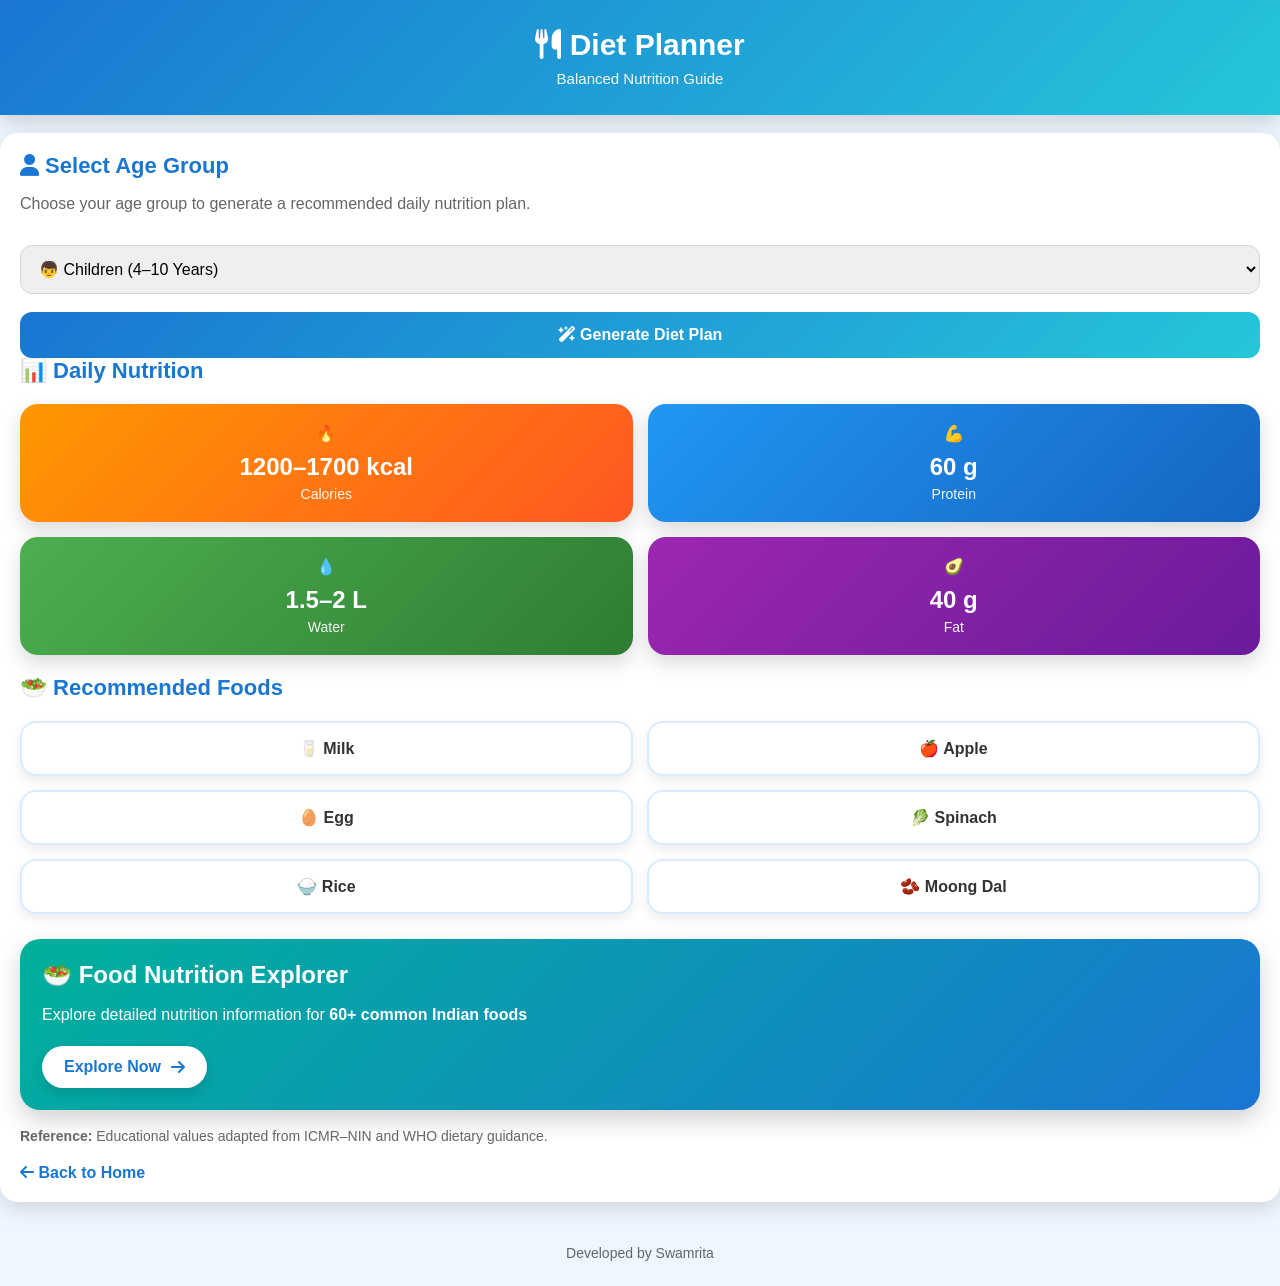
==== commit aa17d2fc: "Update diet.html" ====
--- a/diet.html
+++ b/diet.html
@@ -39,9 +39,7 @@
     </a>
   </div>
 
-  <footer>
-    <p>© Swamrita</p>
-  </footer>
+  <footer>Developed by Swamrita</footer>
 
   <script src="diet.js"></script>
 </body>
